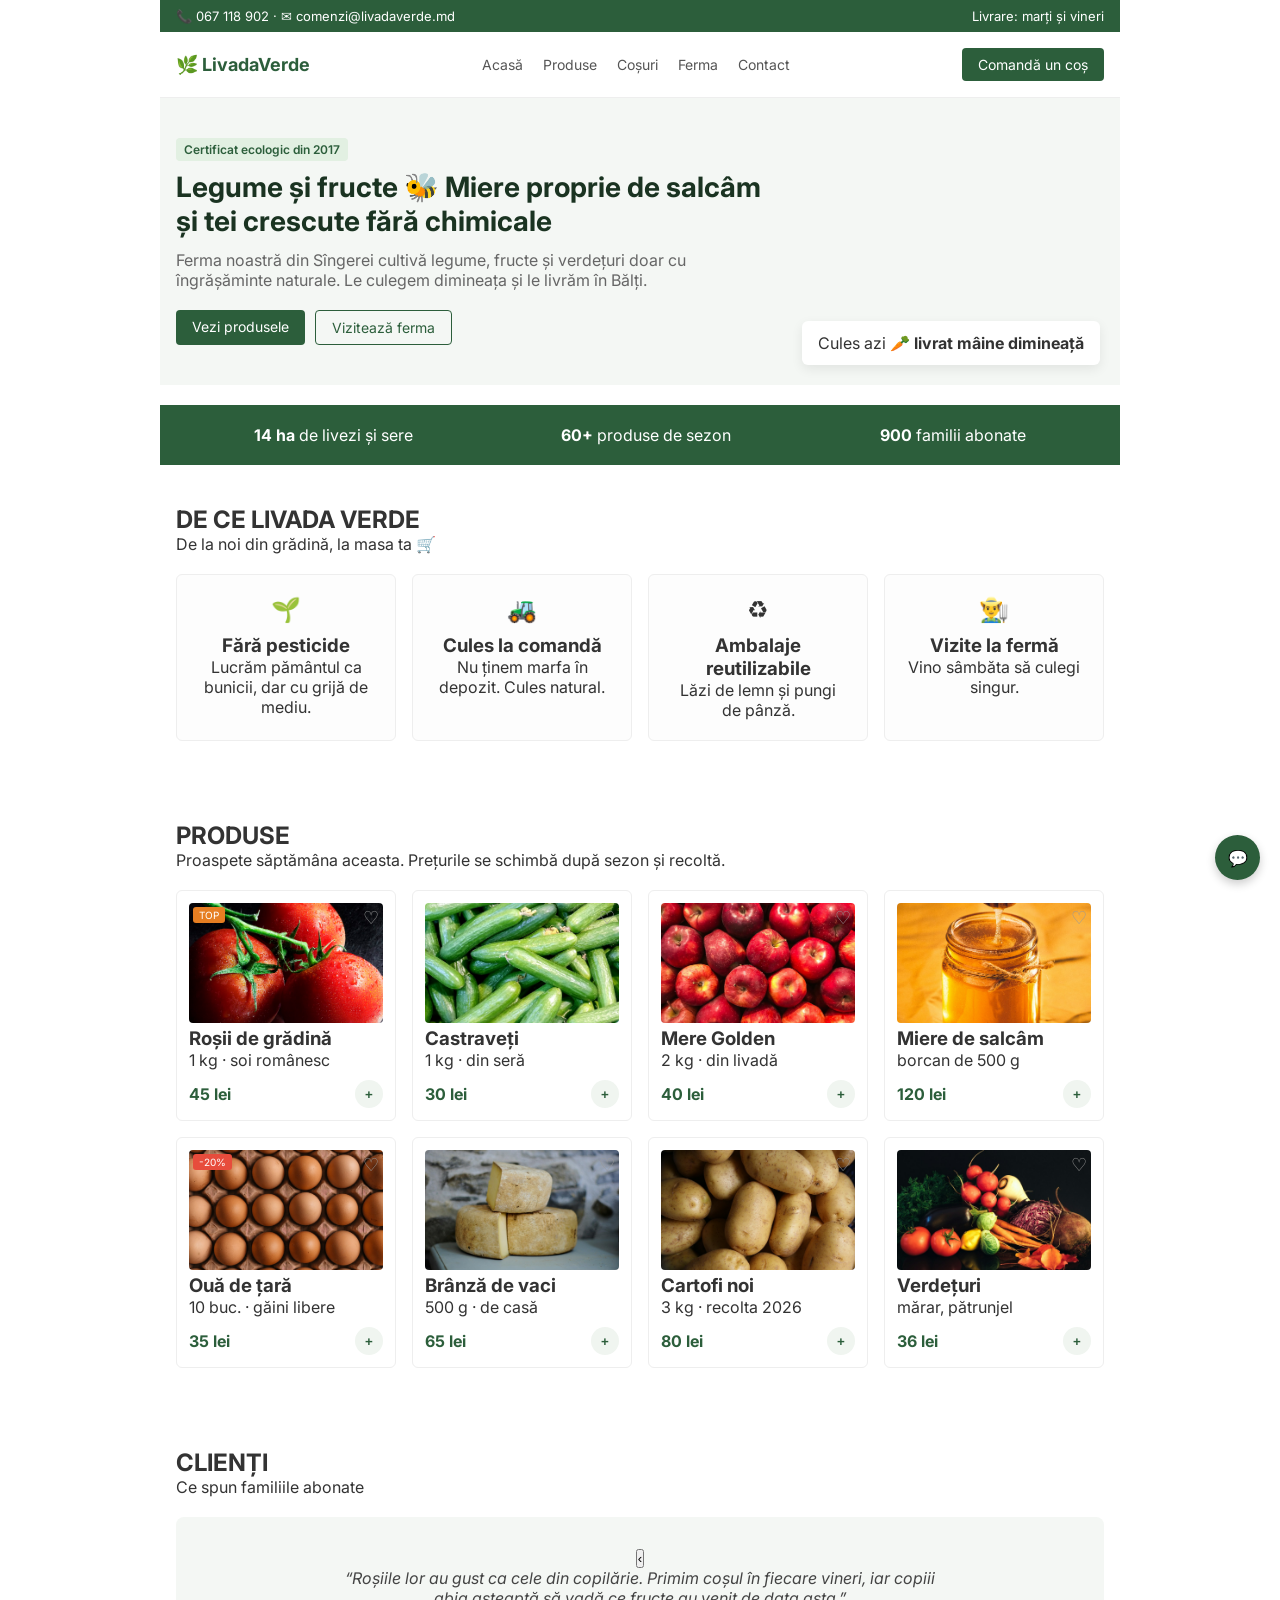
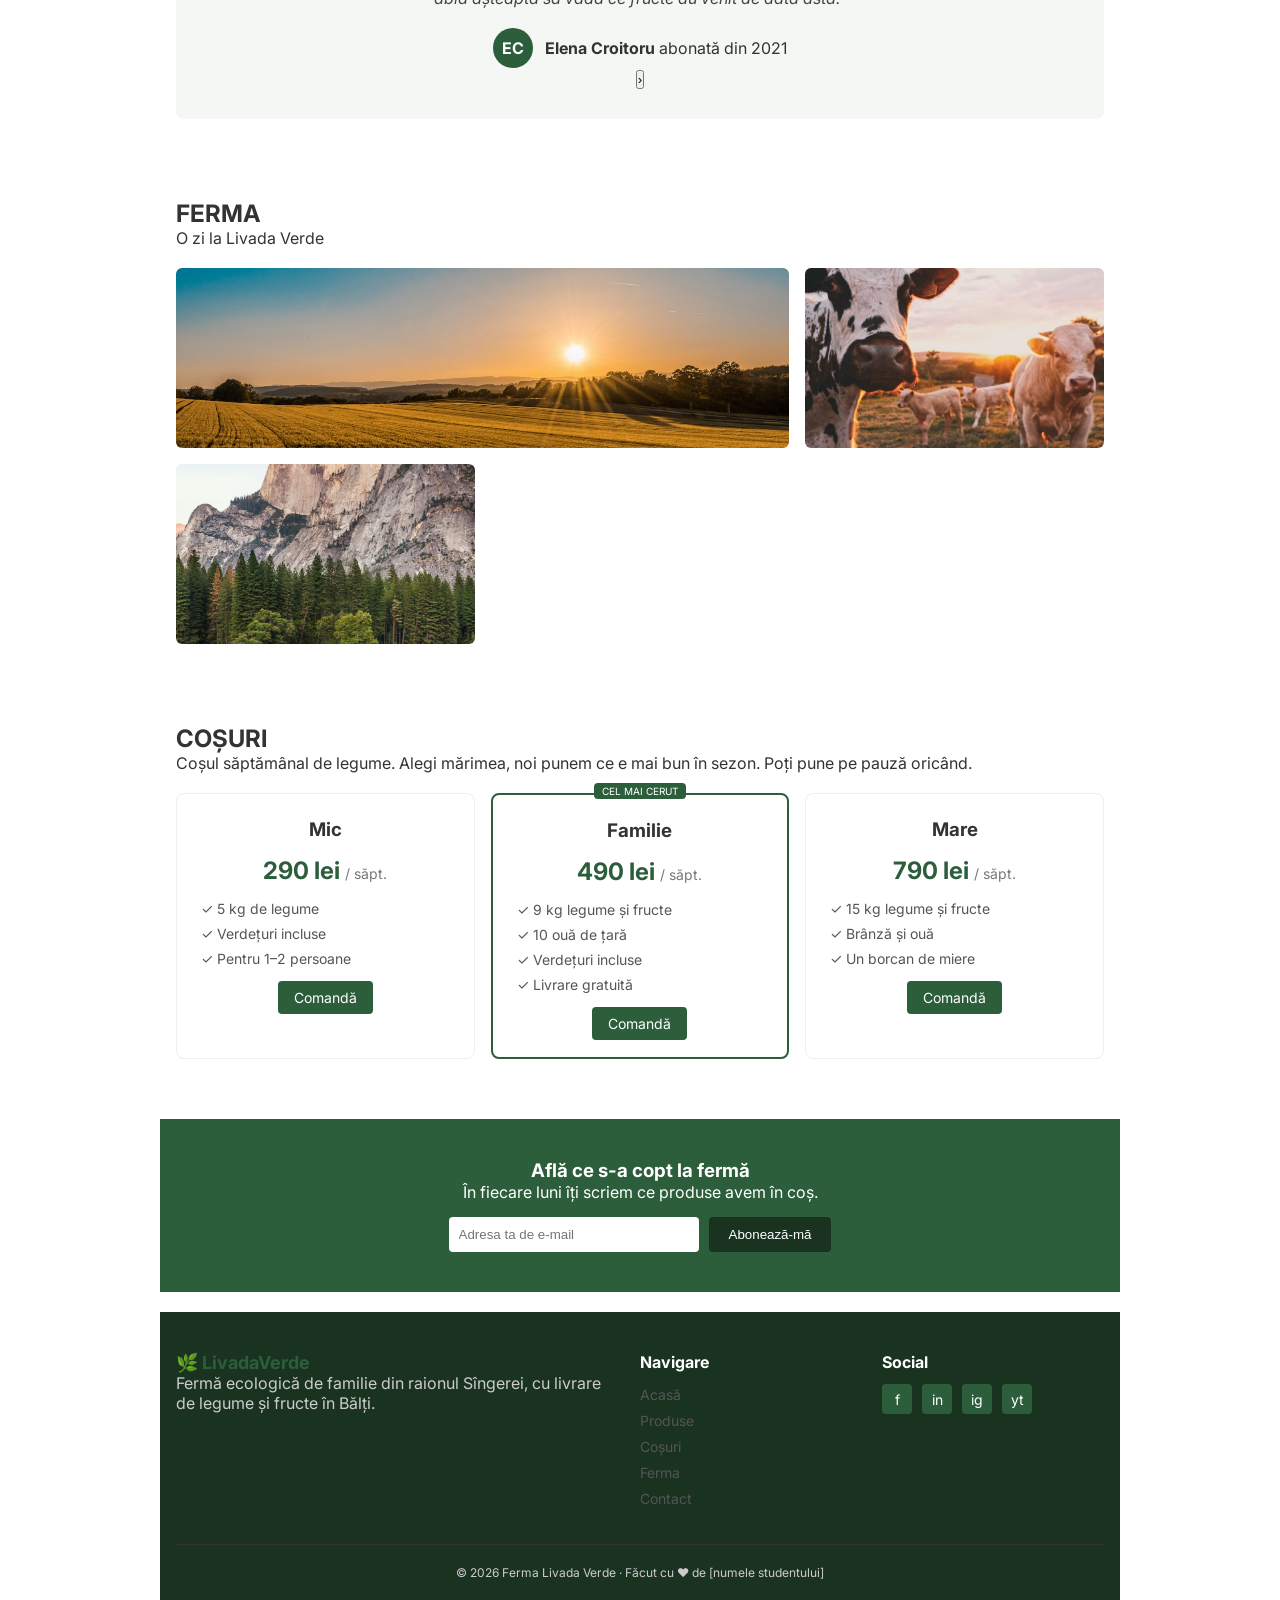
==== pdaw-macheta-26/index.html @ 2b7797ae "Add files via upload" ====
<!DOCTYPE html>
<html lang="ro">
<head>
    <meta charset="UTF-8">
    <meta name="viewport" content="width=device-width, initial-scale=1.0">
    <title>Ferma bio „Livada Verde”</title>
    <!-- Google Fonts -->
    <link rel="preconnect" href="https://fonts.googleapis.com">
    <link rel="preconnect" href="https://fonts.gstatic.com" crossorigin>
    <link href="https://fonts.googleapis.com/css2?family=Inter:wght@400;500;600;700&display=swap" rel="stylesheet">
    <link rel="stylesheet" href="css/style.css">
</head>
<body>

    <!-- 1. Bara de sus -->
    <div class="top-bar">
        <span>📞 067 118 902 · ✉ comenzi@livadaverde.md</span>
        <span>Livrare: marți și vineri</span>
    </div>

    <!-- 2. Header (sticky) -->
    <header class="site-header">
        <div class="logo">🌿 LivadaVerde</div>
        <nav class="main-nav">
            <a href="#acasa">Acasă</a>
            <a href="#produse">Produse</a>
            <a href="#cosuri">Coșuri</a>
            <a href="#ferma">Ferma</a>
            <a href="#contact">Contact</a>
        </nav>
        <a href="#cosuri" class="btn-primary">Comandă un coș</a>
    </header>

    <main>
        <!-- 3. Hero -->
        <section id="acasa" class="hero-section">
            <div class="hero-content">
                <span class="badge">Certificat ecologic din 2017</span>
                <h1>Legume și fructe 🐝 Miere proprie de salcâm și tei crescute fără chimicale</h1>
                <p>Ferma noastră din Sîngerei cultivă legume, fructe și verdețuri doar cu îngrășăminte naturale. Le culegem dimineața și le livrăm în Bălți.</p>
                <div class="hero-buttons">
                    <a href="#produse" class="btn-solid">Vezi produsele</a>
                    <a href="#ferma" class="btn-outline">Vizitează ferma</a>
                </div>
            </div>
            <!-- Element absolute peste imagine / hero -->
            <div class="hero-absolute-card">
                <span>Cules azi</span>
                <strong>🥕 livrat mâine dimineață</strong>
            </div>
        </section>

        <!-- Statistici sub hero (parte din design) -->
        <section class="stats-section">
            <div class="stat-item"><strong>14 ha</strong> de livezi și sere</div>
            <div class="stat-item"><strong>60+</strong> produse de sezon</div>
            <div class="stat-item"><strong>900</strong> familii abonate</div>
        </section>

        <!-- 4. Avantaje -->
        <section class="advantages-section">
            <h2>DE CE LIVADA VERDE</h2>
            <p class="section-subtitle">De la noi din grădină, la masa ta 🛒</p>
            <div class="advantages-grid">
                <div class="advantage-card">
                    <span class="icon">🌱</span>
                    <h3>Fără pesticide</h3>
                    <p>Lucrăm pământul ca bunicii, dar cu grijă de mediu.</p>
                </div>
                <div class="advantage-card">
                    <span class="icon">🚜</span>
                    <h3>Cules la comandă</h3>
                    <p>Nu ținem marfa în depozit. Cules natural.</p>
                </div>
                <div class="advantage-card">
                    <span class="icon">♻</span>
                    <h3>Ambalaje reutilizabile</h3>
                    <p>Lăzi de lemn și pungi de pânză.</p>
                </div>
                <div class="advantage-card">
                    <span class="icon">👨‍🌾</span>
                    <h3>Vizite la fermă</h3>
                    <p>Vino sâmbăta să culegi singur.</p>
                </div>
            </div>
        </section>

        <!-- 5. Produse / servicii (carduri) -->
        <section id="produse" class="products-section">
            <h2>PRODUSE</h2>
            <p class="section-subtitle">Proaspete săptămâna aceasta. Prețurile se schimbă după sezon și recoltă.</p>
            
            <div class="products-grid">
                <!-- Produs 1 -->
                <div class="product-card">
                    <span class="product-badge top">TOP</span>
                    <button class="wishlist-btn">♡</button>
                    <img src="img/produs1.jpg" alt="Roșii de grădină">
                    <h3>Roșii de grădină</h3>
                    <p class="product-info">1 kg · soi românesc</p>
                    <div class="product-footer">
                        <span class="price">45 lei</span>
                        <button class="add-btn">+</button>
                    </div>
                </div>

                <!-- Produs 2 -->
                <div class="product-card">
                    <button class="wishlist-btn">♡</button>
                    <img src="img/produs2.jpg" alt="Castraveți">
                    <h3>Castraveți</h3>
                    <p class="product-info">1 kg · din seră</p>
                    <div class="product-footer">
                        <span class="price">30 lei</span>
                        <button class="add-btn">+</button>
                    </div>
                </div>

                <!-- Produs 3 -->
                <div class="product-card">
                    <button class="wishlist-btn">♡</button>
                    <img src="img/produs3.jpg" alt="Mere Golden">
                    <h3>Mere Golden</h3>
                    <p class="product-info">2 kg · din livadă</p>
                    <div class="product-footer">
                        <span class="price">40 lei</span>
                        <button class="add-btn">+</button>
                    </div>
                </div>

                <!-- Produs 4 -->
                <div class="product-card">
                    <button class="wishlist-btn">♡</button>
                    <img src="img/produs4.jpg" alt="Miere de salcâm">
                    <h3>Miere de salcâm</h3>
                    <p class="product-info">borcan de 500 g</p>
                    <div class="product-footer">
                        <span class="price">120 lei</span>
                        <button class="add-btn">+</button>
                    </div>
                </div>

                <!-- Produs 5 -->
                <div class="product-card">
                    <span class="product-badge sale">-20%</span>
                    <button class="wishlist-btn">♡</button>
                    <img src="img/produs5.jpg" alt="Ouă de țară">
                    <h3>Ouă de țară</h3>
                    <p class="product-info">10 buc. · găini libere</p>
                    <div class="product-footer">
                        <span class="price">35 lei</span>
                        <button class="add-btn">+</button>
                    </div>
                </div>

                <!-- Produs 6 -->
                <div class="product-card">
                    <button class="wishlist-btn">♡</button>
                    <img src="img/produs6.jpg" alt="Brânză de vaci">
                    <h3>Brânză de vaci</h3>
                    <p class="product-info">500 g · de casă</p>
                    <div class="product-footer">
                        <span class="price">65 lei</span>
                        <button class="add-btn">+</button>
                    </div>
                </div>

                <!-- Produs 7 -->
                <div class="product-card">
                    <button class="wishlist-btn">♡</button>
                    <img src="img/produs7.jpg" alt="Cartofi noi">
                    <h3>Cartofi noi</h3>
                    <p class="product-info">3 kg · recolta 2026</p>
                    <div class="product-footer">
                        <span class="price">80 lei</span>
                        <button class="add-btn">+</button>
                    </div>
                </div>

                <!-- Produs 8 -->
                <div class="product-card">
                    <button class="wishlist-btn">♡</button>
                    <img src="img/produs8.jpg" alt="Verdețuri">
                    <h3>Verdețuri</h3>
                    <p class="product-info">mărar, pătrunjel</p>
                    <div class="product-footer">
                        <span class="price">36 lei</span>
                        <button class="add-btn">+</button>
                    </div>
                </div>
            </div>
        </section>

        <!-- 6. Recenzii -->
        <section class="reviews-section">
            <h2>CLIENȚI</h2>
            <p class="section-subtitle">Ce spun familiile abonate</p>
            <div class="review-card">
                <button class="arrow left">&lsaquo;</button>
                <blockquote>
                    “Roșiile lor au gust ca cele din copilărie. Primim coșul în fiecare vineri, iar copiii abia așteaptă să vadă ce fructe au venit de data asta.”
                </blockquote>
                <div class="reviewer">
                    <div class="avatar">EC</div>
                    <div>
                        <strong>Elena Croitoru</strong>
                        <span>abonată din 2021</span>
                    </div>
                </div>
                <button class="arrow right">&rsaquo;</button>
            </div>
        </section>

        <!-- 7. Galerie -->
        <section id="ferma" class="gallery-section">
            <h2>FERMA</h2>
            <p class="section-subtitle">O zi la Livada Verde</p>
            <div class="gallery-grid">
                <img src="img/ferma1.jpg" alt="Ferma 1" class="grid-span-2">
                <img src="img/ferma2.jpg" alt="Ferma 2">
                <img src="img/ferma3.jpg" alt="Ferma 3">
            </div>
        </section>

        <!-- 8. Ofertă (Coșuri) -->
        <section id="cosuri" class="offer-section">
            <h2>COȘURI</h2>
            <p class="section-subtitle">Coșul săptămânal de legume. Alegi mărimea, noi punem ce e mai bun în sezon. Poți pune pe pauză oricând.</p>
            
            <div class="pricing-grid">
                <!-- Pachet Mic -->
                <div class="price-card">
                    <h3>Mic</h3>
                    <div class="price-value">290 lei <span>/ săpt.</span></div>
                    <ul class="features-list">
                        <li>✓ 5 kg de legume</li>
                        <li>✓ Verdețuri incluse</li>
                        <li>✓ Pentru 1–2 persoane</li>
                    </ul>
                    <a href="#" class="btn-solid">Comandă</a>
                </div>

                <!-- Pachet Familie (Cel mai cerut) -->
                <div class="price-card popular">
                    <span class="popular-tag">CEL MAI CERUT</span>
                    <h3>Familie</h3>
                    <div class="price-value">490 lei <span>/ săpt.</span></div>
                    <ul class="features-list">
                        <li>✓ 9 kg legume și fructe</li>
                        <li>✓ 10 ouă de țară</li>
                        <li>✓ Verdețuri incluse</li>
                        <li>✓ Livrare gratuită</li>
                    </ul>
                    <a href="#" class="btn-solid">Comandă</a>
                </div>

                <!-- Pachet Mare -->
                <div class="price-card">
                    <h3>Mare</h3>
                    <div class="price-value">790 lei <span>/ săpt.</span></div>
                    <ul class="features-list">
                        <li>✓ 15 kg legume și fructe</li>
                        <li>✓ Brânză și ouă</li>
                        <li>✓ Un borcan de miere</li>
                    </ul>
                    <a href="#" class="btn-solid">Comandă</a>
                </div>
            </div>
        </section>

        <!-- 9. Abonare (Formular) -->
        <section class="subscribe-section">
            <h3>Află ce s-a copt la fermă</h3>
            <p>În fiecare luni îți scriem ce produse avem în coș.</p>
            <form class="subscribe-form">
                <input type="email" placeholder="Adresa ta de e-mail" required>
                <button type="submit">Abonează-mă</button>
            </form>
        </section>
    </main>

    <!-- 10. Footer -->
    <footer id="contact" class="site-footer">
        <div class="footer-content">
            <div class="footer-col">
                <div class="logo">🌿 LivadaVerde</div>
                <p>Fermă ecologică de familie din raionul Sîngerei, cu livrare de legume și fructe în Bălți.</p>
            </div>
            <div class="footer-col">
                <h4>Navigare</h4>
                <ul>
                    <li><a href="#acasa">Acasă</a></li>
                    <li><a href="#produse">Produse</a></li>
                    <li><a href="#cosuri">Coșuri</a></li>
                    <li><a href="#ferma">Ferma</a></li>
                    <li><a href="#contact">Contact</a></li>
                </ul>
            </div>
            <div class="footer-col">
                <h4>Social</h4>
                <div class="social-links">
                    <a href="#">f</a>
                    <a href="#">in</a>
                    <a href="#">ig</a>
                    <a href="#">yt</a>
                </div>
            </div>
        </div>
        <div class="footer-bottom">
            <p>© 2026 Ferma Livada Verde · Făcut cu ❤ de [numele studentului]</p>
        </div>
    </footer>

    <!-- 11. Butonul plutitor (chat/sus - fixed) -->
    <a href="#" class="floating-btn" title="Sus / Chat">💬</a>

</body>
</html>
---- pdaw-macheta-26/css/style.css ----
/* Stiluri Generale & Reset */
* {
    box-sizing: border-box;
    margin: 0;
    padding: 0;
}

body {
    font-family: 'Inter', sans-serif;
    color: #333;
    background-color: #f9f9f9;
    max-width: 960px;
    margin: 0 auto;
    background-color: #fff;
}

/* 1. Bara de sus */
.top-bar {
    display: flex;
    justify-content: space-between;
    background-color: #2c5e3b;
    color: #fff;
    padding: 8px 16px;
    font-size: 13px;
}

/* 2. Header Sticky */
.site-header {
    position: sticky;
    top: 0;
    background-color: #fff;
    display: flex;
    justify-content: space-between;
    align-items: center;
    padding: 16px;
    border-bottom: 1px solid #eee;
    z-index: 1000;
}

.logo {
    font-weight: 700;
    font-size: 18px;
    color: #2c5e3b;
}

.main-nav {
    display: flex;
    gap: 20px;
}

.main-nav a, .footer-col a {
    text-decoration: none;
    color: #555;
    font-size: 14px;
}

.main-nav a:hover {
    color: #2c5e3b;
}

.btn-primary, .btn-solid {
    background-color: #2c5e3b;
    color: #fff;
    padding: 8px 16px;
    border-radius: 4px;
    text-decoration: none;
    font-size: 14px;
    border: none;
    cursor: pointer;
}

/* 3. Hero */
.hero-section {
    position: relative;
    padding: 40px 16px;
    background-color: #f4f7f4;
    margin-bottom: 20px;
}

.hero-content {
    max-width: 600px;
}

.badge {
    background-color: #e2f0e2;
    color: #2c5e3b;
    padding: 4px 8px;
    font-size: 12px;
    border-radius: 4px;
    font-weight: 600;
}

.hero-content h1 {
    font-size: 28px;
    margin: 12px 0;
    color: #1a3321;
}

.hero-content p {
    color: #666;
    margin-bottom: 20px;
}

.hero-buttons {
    display: flex;
    gap: 10px;
}

.btn-outline {
    border: 1px solid #2c5e3b;
    color: #2c5e3b;
    padding: 8px 16px;
    border-radius: 4px;
    text-decoration: none;
    font-size: 14px;
}

.hero-absolute-card {
    position: absolute;
    right: 20px;
    bottom: 20px;
    background: #fff;
    padding: 12px 16px;
    border-radius: 6px;
    box-shadow: 0 4px 12px rgba(0,0,0,0.08);
}

.stats-section {
    display: flex;
    justify-content: space-around;
    padding: 20px;
    background: #2c5e3b;
    color: white;
    text-align: center;
}

/* 4. Avantaje (Grid) */
.advantages-section, .products-section, .reviews-section, .gallery-section, .offer-section {
    padding: 40px 16px;
}

.advantages-grid {
    display: grid;
    grid-template-columns: repeat(4, 1fr);
    gap: 16px;
    margin-top: 20px;
}

.advantage-card {
    background: #fdfdfd;
    border: 1px solid #eee;
    padding: 20px;
    border-radius: 6px;
    text-align: center;
}

.advantage-card .icon {
    font-size: 24px;
    margin-bottom: 10px;
    display: block;
}

/* 5. Produse (Grid) */
.products-grid {
    display: grid;
    grid-template-columns: repeat(4, 1fr);
    gap: 16px;
    margin-top: 20px;
}

.product-card {
    border: 1px solid #eee;
    border-radius: 6px;
    padding: 12px;
    position: relative;
    background: #fff;
}

.product-card img {
    width: 100%;
    height: 120px;
    object-fit: cover;
    border-radius: 4px;
}

.product-badge {
    position: absolute;
    top: 16px;
    left: 16px;
    padding: 2px 6px;
    font-size: 10px;
    color: #fff;
    border-radius: 3px;
}
.product-badge.top { background: #e67e22; }
.product-badge.sale { background: #e74c3c; }

.wishlist-btn {
    position: absolute;
    top: 16px;
    right: 16px;
    background: none;
    border: none;
    font-size: 18px;
    cursor: pointer;
    color: #999;
}

.product-footer {
    display: flex;
    justify-content: space-between;
    align-items: center;
    margin-top: 10px;
}

.price {
    font-weight: 700;
    color: #2c5e3b;
}

.add-btn {
    background: #f0f5f0;
    border: none;
    width: 28px;
    height: 28px;
    border-radius: 50%;
    cursor: pointer;
    font-weight: bold;
    color: #2c5e3b;
}

/* 6. Recenzii */
.review-card {
    background: #f4f7f4;
    padding: 30px;
    border-radius: 8px;
    margin-top: 20px;
    position: relative;
    text-align: center;
}

.review-card blockquote {
    font-style: italic;
    max-width: 600px;
    margin: 0 auto 20px;
    color: #444;
}

.reviewer {
    display: flex;
    align-items: center;
    justify-content: center;
    gap: 12px;
}

.avatar {
    width: 40px;
    height: 40px;
    background: #2c5e3b;
    color: white;
    border-radius: 50%;
    display: flex;
    align-items: center;
    justify-content: center;
    font-weight: bold;
}

/* 7. Galerie (Grid cu span) */
.gallery-grid {
    display: grid;
    grid-template-columns: repeat(3, 1fr);
    gap: 16px;
    margin-top: 20px;
}

.gallery-grid img {
    width: 100%;
    height: 180px;
    object-fit: cover;
    border-radius: 6px;
}

.grid-span-2 {
    grid-column: span 2;
}

/* 8. Ofertă (Coșuri) */
.pricing-grid {
    display: grid;
    grid-template-columns: repeat(3, 1fr);
    gap: 16px;
    margin-top: 20px;
}

.price-card {
    border: 1px solid #eee;
    padding: 24px;
    border-radius: 8px;
    text-align: center;
    position: relative;
    background: #fff;
}

.price-card.popular {
    border: 2px solid #2c5e3b;
}

.popular-tag {
    position: absolute;
    top: -12px;
    left: 50%;
    transform: translateX(-50%);
    background: #2c5e3b;
    color: white;
    font-size: 10px;
    padding: 2px 8px;
    border-radius: 4px;
}

.price-value {
    font-size: 24px;
    font-weight: bold;
    color: #2c5e3b;
    margin: 15px 0;
}

.price-value span {
    font-size: 14px;
    font-weight: normal;
    color: #777;
}

.features-list {
    list-style: none;
    margin-bottom: 20px;
    text-align: left;
}

.features-list li {
    margin-bottom: 8px;
    font-size: 14px;
    color: #555;
}

/* 9. Abonare */
.subscribe-section {
    background: #2c5e3b;
    color: white;
    padding: 40px;
    text-align: center;
    margin: 20px 0;
}

.subscribe-form {
    display: flex;
    justify-content: center;
    gap: 10px;
    margin-top: 15px;
}

.subscribe-form input {
    padding: 10px;
    width: 250px;
    border: none;
    border-radius: 4px;
}

.subscribe-form button {
    background: #1a3321;
    color: white;
    border: none;
    padding: 10px 20px;
    border-radius: 4px;
    cursor: pointer;
}

/* 10. Footer */
.site-footer {
    background: #1a3321;
    color: #ccc;
    padding: 40px 16px 20px;
}

.footer-content {
    display: grid;
    grid-template-columns: 2fr 1fr 1fr;
    gap: 20px;
    margin-bottom: 30px;
}

.footer-col h4 {
    color: white;
    margin-bottom: 12px;
}

.footer-col ul {
    list-style: none;
}

.footer-col li {
    margin-bottom: 6px;
}

.social-links {
    display: flex;
    gap: 10px;
}

.social-links a {
    background: #2c5e3b;
    color: white;
    width: 30px;
    height: 30px;
    display: flex;
    align-items: center;
    justify-content: center;
    border-radius: 4px;
}

.footer-bottom {
    text-align: center;
    border-top: 1px solid #333;
    padding-top: 20px;
    font-size: 12px;
}

/* 11. Buton plutitor (Fixed) */
.floating-btn {
    position: fixed;
    bottom: 20px;
    right: 20px;
    background: #2c5e3b;
    color: white;
    width: 45px;
    height: 45px;
    border-radius: 50%;
    display: flex;
    align-items: center;
    justify-content: center;
    text-decoration: none;
    box-shadow: 0 4px 10px rgba(0,0,0,0.2);
    z-index: 1000;
}
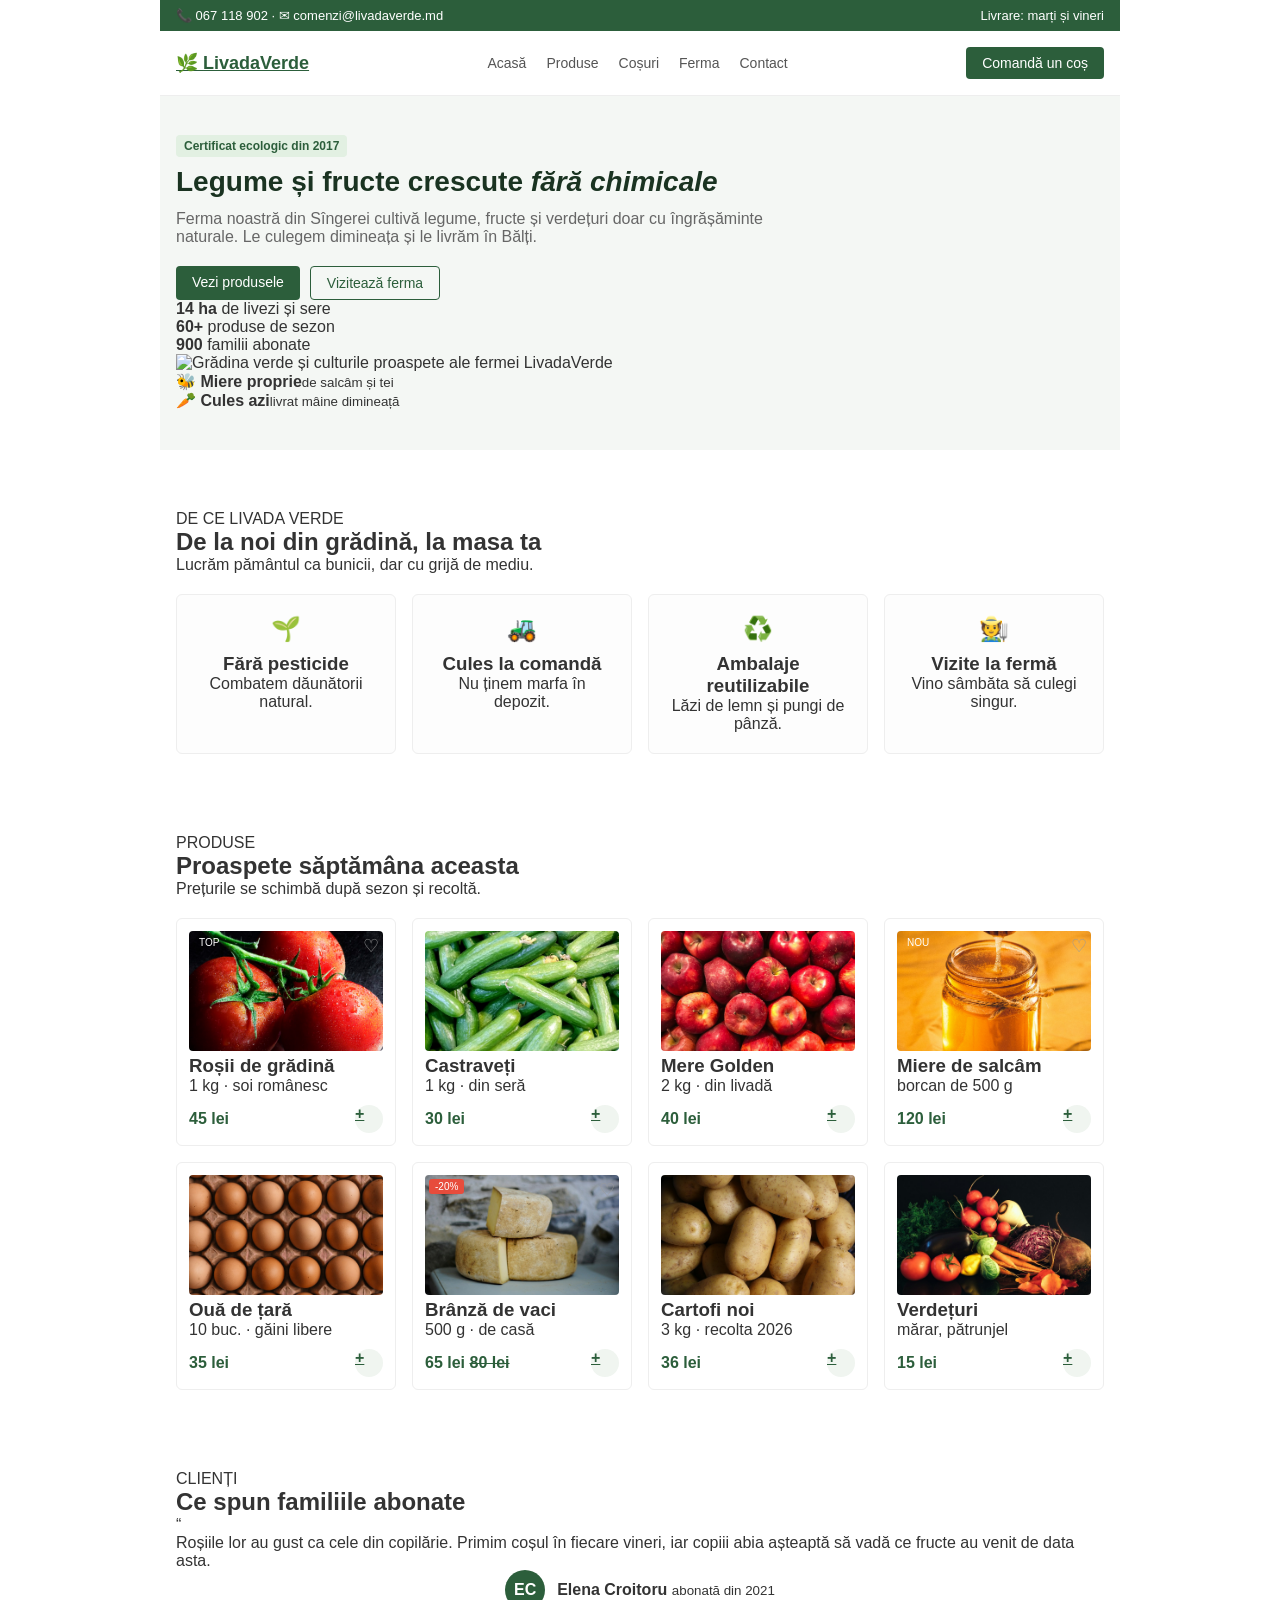
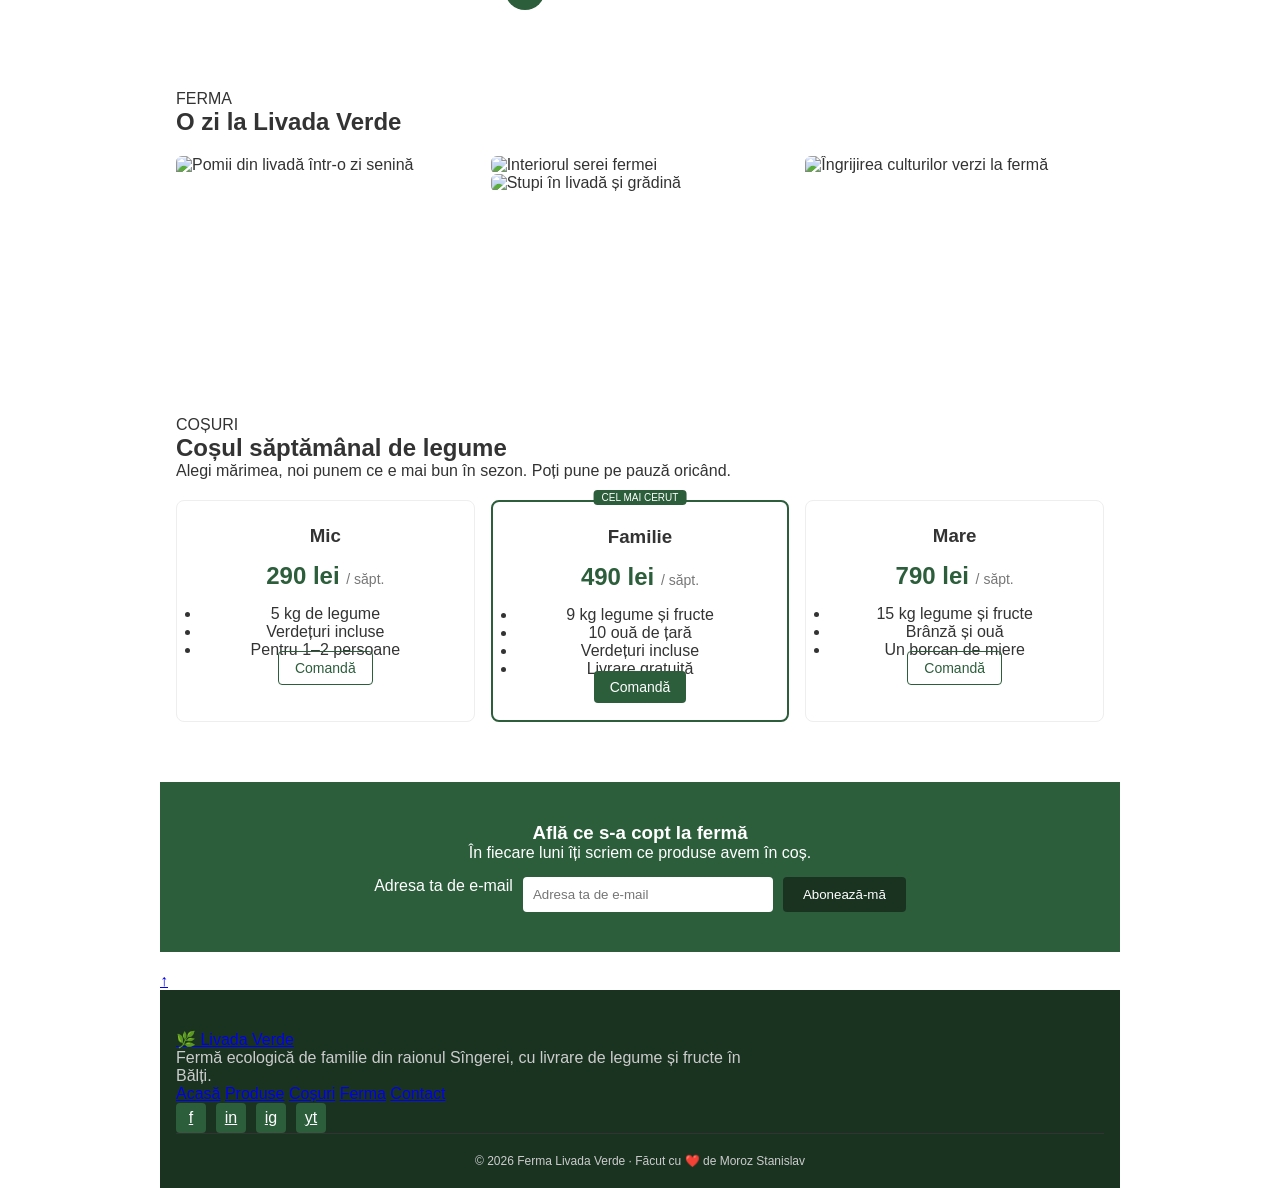
==== commit 02c3278f: "Revise index.html for Livada Verde website Updated the HTML structure and content for the Livada Ver" ====
--- a/pdaw-macheta-26/index.html
+++ b/pdaw-macheta-26/index.html
@@ -1,318 +1,299 @@
 <!DOCTYPE html>
 <html lang="ro">
-<head>
-    <meta charset="UTF-8">
-    <meta name="viewport" content="width=device-width, initial-scale=1.0">
-    <title>Ferma bio „Livada Verde”</title>
-    <!-- Google Fonts -->
-    <link rel="preconnect" href="https://fonts.googleapis.com">
-    <link rel="preconnect" href="https://fonts.gstatic.com" crossorigin>
-    <link href="https://fonts.googleapis.com/css2?family=Inter:wght@400;500;600;700&display=swap" rel="stylesheet">
-    <link rel="stylesheet" href="css/style.css">
-</head>
-<body>
-
-    <!-- 1. Bara de sus -->
-    <div class="top-bar">
-        <span>📞 067 118 902 · ✉ comenzi@livadaverde.md</span>
-        <span>Livrare: marți și vineri</span>
-    </div>
-
-    <!-- 2. Header (sticky) -->
-    <header class="site-header">
-        <div class="logo">🌿 LivadaVerde</div>
-        <nav class="main-nav">
-            <a href="#acasa">Acasă</a>
-            <a href="#produse">Produse</a>
-            <a href="#cosuri">Coșuri</a>
-            <a href="#ferma">Ferma</a>
-            <a href="#contact">Contact</a>
-        </nav>
-        <a href="#cosuri" class="btn-primary">Comandă un coș</a>
-    </header>
-
-    <main>
-        <!-- 3. Hero -->
-        <section id="acasa" class="hero-section">
-            <div class="hero-content">
-                <span class="badge">Certificat ecologic din 2017</span>
-                <h1>Legume și fructe 🐝 Miere proprie de salcâm și tei crescute fără chimicale</h1>
-                <p>Ferma noastră din Sîngerei cultivă legume, fructe și verdețuri doar cu îngrășăminte naturale. Le culegem dimineața și le livrăm în Bălți.</p>
-                <div class="hero-buttons">
-                    <a href="#produse" class="btn-solid">Vezi produsele</a>
-                    <a href="#ferma" class="btn-outline">Vizitează ferma</a>
-                </div>
+    <head>
+        <meta charset="utf-8"/>
+        <meta content="width=device-width, initial-scale=1.0" name="viewport"/>
+        <meta content="Legume, fructe și produse de fermă proaspete, livrate în Bălți de LivadaVerde." name="description"/>
+        <title>LivadaVerde — gust proaspăt din grădină</title>
+        <link href="css/style.css" rel="stylesheet"/>
+    </head>
+    <body id="acasa">
+        <div class="top-bar">
+            <span>📞 067 118 902 · ✉ comenzi@livadaverde.md</span>
+            <span>Livrare: marți și vineri</span>
+        </div>
+        <header class="site-header">
+            <a class="logo" href="#acasa">
+                🌿
+                <span>LivadaVerde</span>
+            </a>
+            <nav aria-label="Navigare principală" class="main-nav">
+                <a class="active" href="#acasa">Acasă</a>
+                <a href="#produse">Produse</a>
+                <a href="#cosuri">Coșuri</a>
+                <a href="#ferma">Ferma</a>
+                <a href="#contact">Contact</a>
+            </nav>
+            <a class="btn-primary" href="#cosuri">Comandă un coș</a>
+        </header>
+        <main>
+            <section class="hero-section">
+                <div class="hero-content">
+                    <span class="badge">Certificat ecologic din 2017</span>
+                    <h1>
+                        Legume și fructe crescute
+                        <em>fără chimicale</em>
+                    </h1>
+                    <p>Ferma noastră din Sîngerei cultivă legume, fructe și verdețuri doar cu îngrășăminte naturale. Le culegem dimineața și le livrăm în Bălți.</p>
+                    <div class="hero-buttons">
+                        <a class="btn-solid" href="#produse">Vezi produsele</a>
+                        <a class="btn-outline" href="#ferma">Vizitează ferma</a>
+                    </div>
+                    <div class="hero-stats">
+                        <div>
+                            <strong>14 ha</strong>
+                            <span>de livezi și sere</span>
+                        </div>
+                        <div>
+                            <strong>60+</strong>
+                            <span>produse de sezon</span>
+                        </div>
+                        <div>
+                            <strong>900</strong>
+                            <span>familii abonate</span>
+                        </div>
+                    </div>
+                </div>
+                <div class="hero-photo-wrap">
+                    <img alt="Grădina verde și culturile proaspete ale fermei LivadaVerde" class="hero-photo" src="img/hero-reference.jpg"/>
+                    <div class="hero-note honey-note">
+                        <span class="note-icon">🐝</span>
+                        <span><strong>Miere proprie</strong><small>de salcâm și tei</small></span>
+                    </div>
+                    <div class="hero-note harvest-note">
+                        <span class="note-icon">🥕</span>
+                        <span><strong>Cules azi</strong><small>livrat mâine dimineață</small></span>
+                    </div>
+                </div>
+            </section>
+            <section class="advantages-section section-pad">
+                <p class="eyebrow">DE CE LIVADA VERDE</p>
+                <h2>De la noi din grădină, la masa ta</h2>
+                <p class="section-subtitle">Lucrăm pământul ca bunicii, dar cu grijă de mediu.</p>
+                <div class="advantages-grid">
+                    <article class="advantage-card">
+                        <span class="icon">🌱</span>
+                        <h3>Fără pesticide</h3>
+                        <p>Combatem dăunătorii natural.</p>
+                    </article>
+                    <article class="advantage-card">
+                        <span class="icon">🚜</span>
+                        <h3>Cules la comandă</h3>
+                        <p>Nu ținem marfa în depozit.</p>
+                    </article>
+                    <article class="advantage-card">
+                        <span class="icon">♻️</span>
+                        <h3>Ambalaje reutilizabile</h3>
+                        <p>Lăzi de lemn și pungi de pânză.</p>
+                    </article>
+                    <article class="advantage-card">
+                        <span class="icon">🧑‍🌾</span>
+                        <h3>Vizite la fermă</h3>
+                        <p>Vino sâmbăta să culegi singur.</p>
+                    </article>
+                </div>
+            </section>
+            <section class="products-section section-pad" id="produse">
+                <p class="eyebrow">PRODUSE</p>
+                <h2>Proaspete săptămâna aceasta</h2>
+                <p class="section-subtitle">Prețurile se schimbă după sezon și recoltă.</p>
+                <div class="products-grid">
+                    <article class="product-card">
+                        <span class="product-badge">TOP</span>
+                        <span aria-hidden="true" class="wishlist-btn">♡</span>
+                        <img alt="Roșii de grădină proaspete" src="img/produs1.jpg"/>
+                        <h3>Roșii de grădină</h3>
+                        <p class="product-info">1 kg · soi românesc</p>
+                        <div class="product-footer">
+                            <strong class="price">45 lei</strong>
+                            <a aria-label="Întreabă despre roșii" class="add-btn" href="#contact">+</a>
+                        </div>
+                    </article>
+                    <article class="product-card">
+                        <img alt="Castraveți proaspeți" src="img/produs2.jpg"/>
+                        <h3>Castraveți</h3>
+                        <p class="product-info">1 kg · din seră</p>
+                        <div class="product-footer">
+                            <strong class="price">30 lei</strong>
+                            <a aria-label="Întreabă despre castraveți" class="add-btn" href="#contact">+</a>
+                        </div>
+                    </article>
+                    <article class="product-card">
+                        <img alt="Mere Golden din livadă" src="img/produs3.jpg"/>
+                        <h3>Mere Golden</h3>
+                        <p class="product-info">2 kg · din livadă</p>
+                        <div class="product-footer">
+                            <strong class="price">40 lei</strong>
+                            <a aria-label="Întreabă despre mere" class="add-btn" href="#contact">+</a>
+                        </div>
+                    </article>
+                    <article class="product-card">
+                        <span class="product-badge">NOU</span>
+                        <span aria-hidden="true" class="wishlist-btn">♡</span>
+                        <img alt="Miere de salcâm în borcan" src="img/produs4.jpg"/>
+                        <h3>Miere de salcâm</h3>
+                        <p class="product-info">borcan de 500 g</p>
+                        <div class="product-footer">
+                            <strong class="price">120 lei</strong>
+                            <a aria-label="Întreabă despre miere" class="add-btn" href="#contact">+</a>
+                        </div>
+                    </article>
+                    <article class="product-card">
+                        <img alt="Ouă de țară" src="img/produs5.jpg"/>
+                        <h3>Ouă de țară</h3>
+                        <p class="product-info">10 buc. · găini libere</p>
+                        <div class="product-footer">
+                            <strong class="price">35 lei</strong>
+                            <a aria-label="Întreabă despre ouă" class="add-btn" href="#contact">+</a>
+                        </div>
+                    </article>
+                    <article class="product-card">
+                        <span class="product-badge sale">-20%</span>
+                        <span aria-hidden="true" class="wishlist-btn">♡</span>
+                        <img alt="Brânză de vaci de casă" src="img/produs6.jpg"/>
+                        <h3>Brânză de vaci</h3>
+                        <p class="product-info">500 g · de casă</p>
+                        <div class="product-footer">
+                            <strong class="price">
+                                65 lei
+                                <del>80 lei</del>
+                            </strong>
+                            <a aria-label="Întreabă despre brânză" class="add-btn" href="#contact">+</a>
+                        </div>
+                    </article>
+                    <article class="product-card">
+                        <img alt="Cartofi noi" src="img/produs7.jpg"/>
+                        <h3>Cartofi noi</h3>
+                        <p class="product-info">3 kg · recolta 2026</p>
+                        <div class="product-footer">
+                            <strong class="price">36 lei</strong>
+                            <a aria-label="Întreabă despre cartofi" class="add-btn" href="#contact">+</a>
+                        </div>
+                    </article>
+                    <article class="product-card">
+                        <img alt="Verdețuri proaspete" src="img/produs8.jpg"/>
+                        <h3>Verdețuri</h3>
+                        <p class="product-info">mărar, pătrunjel</p>
+                        <div class="product-footer">
+                            <strong class="price">15 lei</strong>
+                            <a aria-label="Întreabă despre verdețuri" class="add-btn" href="#contact">+</a>
+                        </div>
+                    </article>
+                </div>
+            </section>
+            <section class="reviews-section section-pad">
+                <p class="eyebrow">CLIENȚI</p>
+                <h2>Ce spun familiile abonate</h2>
+                <div class="quote-mark">“</div>
+                <blockquote>Roșiile lor au gust ca cele din copilărie. Primim coșul în fiecare vineri, iar copiii abia așteaptă să vadă ce fructe au venit de data asta.</blockquote>
+                <div class="reviewer">
+                    <span class="avatar">EC</span>
+                    <span>
+                        <strong>Elena Croitoru</strong>
+                        <small>abonată din 2021</small>
+                    </span>
+                </div>
+                <div aria-hidden="true" class="review-dots">
+                    <span></span>
+                </div>
+            </section>
+            <section class="gallery-section section-pad" id="ferma">
+                <p class="eyebrow">FERMA</p>
+                <h2>O zi la Livada Verde</h2>
+                <div class="gallery-grid">
+                    <img alt="Pomii din livadă într-o zi senină" class="gallery-tall" src="img/ferma-tree.jpg"/>
+                    <div class="gallery-stack">
+                        <img alt="Interiorul serei fermei" src="img/ferma-sera.jpg"/>
+                        <img alt="Stupi în livadă și grădină" src="img/ferma-stupi.jpg"/>
+                    </div>
+                    <img alt="Îngrijirea culturilor verzi la fermă" class="gallery-tall" src="img/ferma-culturi.jpg"/>
+                </div>
+            </section>
+            <section class="offer-section section-pad" id="cosuri">
+                <p class="eyebrow">COȘURI</p>
+                <h2>Coșul săptămânal de legume</h2>
+                <p class="section-subtitle">Alegi mărimea, noi punem ce e mai bun în sezon. Poți pune pe pauză oricând.</p>
+                <div class="pricing-grid">
+                    <article class="price-card">
+                        <h3>Mic</h3>
+                        <p class="price-value">
+                            290 lei
+                            <span>/ săpt.</span>
+                        </p>
+                        <ul>
+                            <li>5 kg de legume</li>
+                            <li>Verdețuri incluse</li>
+                            <li>Pentru 1–2 persoane</li>
+                        </ul>
+                        <a class="btn-outline" href="#contact">Comandă</a>
+                    </article>
+                    <article class="price-card popular">
+                        <span class="popular-tag">CEL MAI CERUT</span>
+                        <h3>Familie</h3>
+                        <p class="price-value">
+                            490 lei
+                            <span>/ săpt.</span>
+                        </p>
+                        <ul>
+                            <li>9 kg legume și fructe</li>
+                            <li>10 ouă de țară</li>
+                            <li>Verdețuri incluse</li>
+                            <li>Livrare gratuită</li>
+                        </ul>
+                        <a class="btn-solid" href="#contact">Comandă</a>
+                    </article>
+                    <article class="price-card">
+                        <h3>Mare</h3>
+                        <p class="price-value">
+                            790 lei
+                            <span>/ săpt.</span>
+                        </p>
+                        <ul>
+                            <li>15 kg legume și fructe</li>
+                            <li>Brânză și ouă</li>
+                            <li>Un borcan de miere</li>
+                        </ul>
+                        <a class="btn-outline" href="#contact">Comandă</a>
+                    </article>
+                </div>
+            </section>
+            <section class="subscribe-section">
+                <div>
+                    <h3>Află ce s-a copt la fermă</h3>
+                    <p>În fiecare luni îți scriem ce produse avem în coș.</p>
+                </div>
+                <form action="mailto:comenzi@livadaverde.md" class="subscribe-form" enctype="text/plain" method="post">
+                    <label class="visually-hidden" for="email">Adresa ta de e-mail</label>
+                    <input id="email" name="email" placeholder="Adresa ta de e-mail" required="" type="email"/>
+                    <button type="submit">Abonează-mă</button>
+                </form>
+            </section>
+        </main>
+        <a class="back-to-top" href="#acasa" aria-label="Înapoi sus">↑</a>
+        <footer class="site-footer" id="contact">
+            <a class="footer-logo" href="#acasa">
+                🌿 Livada
+                <span>Verde</span>
+            </a>
+            <p class="footer-description">
+                Fermă ecologică de familie din raionul Sîngerei, cu livrare de legume și fructe în
+                <br/>
+                Bălți.
+            </p>
+            <nav aria-label="Navigare subsol" class="footer-nav">
+                <a href="#acasa">Acasă</a>
+                <a href="#produse">Produse</a>
+                <a href="#cosuri">Coșuri</a>
+                <a href="#ferma">Ferma</a>
+                <a href="#contact">Contact</a>
+            </nav>
+            <div class="social-links">
+                <a aria-label="Facebook" href="#contact">f</a>
+                <a aria-label="LinkedIn" href="#contact">in</a>
+                <a aria-label="Instagram" href="#contact">ig</a>
+                <a aria-label="YouTube" href="#contact">yt</a>
             </div>
-            <!-- Element absolute peste imagine / hero -->
-            <div class="hero-absolute-card">
-                <span>Cules azi</span>
-                <strong>🥕 livrat mâine dimineață</strong>
-            </div>
-        </section>
-
-        <!-- Statistici sub hero (parte din design) -->
-        <section class="stats-section">
-            <div class="stat-item"><strong>14 ha</strong> de livezi și sere</div>
-            <div class="stat-item"><strong>60+</strong> produse de sezon</div>
-            <div class="stat-item"><strong>900</strong> familii abonate</div>
-        </section>
-
-        <!-- 4. Avantaje -->
-        <section class="advantages-section">
-            <h2>DE CE LIVADA VERDE</h2>
-            <p class="section-subtitle">De la noi din grădină, la masa ta 🛒</p>
-            <div class="advantages-grid">
-                <div class="advantage-card">
-                    <span class="icon">🌱</span>
-                    <h3>Fără pesticide</h3>
-                    <p>Lucrăm pământul ca bunicii, dar cu grijă de mediu.</p>
-                </div>
-                <div class="advantage-card">
-                    <span class="icon">🚜</span>
-                    <h3>Cules la comandă</h3>
-                    <p>Nu ținem marfa în depozit. Cules natural.</p>
-                </div>
-                <div class="advantage-card">
-                    <span class="icon">♻</span>
-                    <h3>Ambalaje reutilizabile</h3>
-                    <p>Lăzi de lemn și pungi de pânză.</p>
-                </div>
-                <div class="advantage-card">
-                    <span class="icon">👨‍🌾</span>
-                    <h3>Vizite la fermă</h3>
-                    <p>Vino sâmbăta să culegi singur.</p>
-                </div>
-            </div>
-        </section>
-
-        <!-- 5. Produse / servicii (carduri) -->
-        <section id="produse" class="products-section">
-            <h2>PRODUSE</h2>
-            <p class="section-subtitle">Proaspete săptămâna aceasta. Prețurile se schimbă după sezon și recoltă.</p>
-            
-            <div class="products-grid">
-                <!-- Produs 1 -->
-                <div class="product-card">
-                    <span class="product-badge top">TOP</span>
-                    <button class="wishlist-btn">♡</button>
-                    <img src="img/produs1.jpg" alt="Roșii de grădină">
-                    <h3>Roșii de grădină</h3>
-                    <p class="product-info">1 kg · soi românesc</p>
-                    <div class="product-footer">
-                        <span class="price">45 lei</span>
-                        <button class="add-btn">+</button>
-                    </div>
-                </div>
-
-                <!-- Produs 2 -->
-                <div class="product-card">
-                    <button class="wishlist-btn">♡</button>
-                    <img src="img/produs2.jpg" alt="Castraveți">
-                    <h3>Castraveți</h3>
-                    <p class="product-info">1 kg · din seră</p>
-                    <div class="product-footer">
-                        <span class="price">30 lei</span>
-                        <button class="add-btn">+</button>
-                    </div>
-                </div>
-
-                <!-- Produs 3 -->
-                <div class="product-card">
-                    <button class="wishlist-btn">♡</button>
-                    <img src="img/produs3.jpg" alt="Mere Golden">
-                    <h3>Mere Golden</h3>
-                    <p class="product-info">2 kg · din livadă</p>
-                    <div class="product-footer">
-                        <span class="price">40 lei</span>
-                        <button class="add-btn">+</button>
-                    </div>
-                </div>
-
-                <!-- Produs 4 -->
-                <div class="product-card">
-                    <button class="wishlist-btn">♡</button>
-                    <img src="img/produs4.jpg" alt="Miere de salcâm">
-                    <h3>Miere de salcâm</h3>
-                    <p class="product-info">borcan de 500 g</p>
-                    <div class="product-footer">
-                        <span class="price">120 lei</span>
-                        <button class="add-btn">+</button>
-                    </div>
-                </div>
-
-                <!-- Produs 5 -->
-                <div class="product-card">
-                    <span class="product-badge sale">-20%</span>
-                    <button class="wishlist-btn">♡</button>
-                    <img src="img/produs5.jpg" alt="Ouă de țară">
-                    <h3>Ouă de țară</h3>
-                    <p class="product-info">10 buc. · găini libere</p>
-                    <div class="product-footer">
-                        <span class="price">35 lei</span>
-                        <button class="add-btn">+</button>
-                    </div>
-                </div>
-
-                <!-- Produs 6 -->
-                <div class="product-card">
-                    <button class="wishlist-btn">♡</button>
-                    <img src="img/produs6.jpg" alt="Brânză de vaci">
-                    <h3>Brânză de vaci</h3>
-                    <p class="product-info">500 g · de casă</p>
-                    <div class="product-footer">
-                        <span class="price">65 lei</span>
-                        <button class="add-btn">+</button>
-                    </div>
-                </div>
-
-                <!-- Produs 7 -->
-                <div class="product-card">
-                    <button class="wishlist-btn">♡</button>
-                    <img src="img/produs7.jpg" alt="Cartofi noi">
-                    <h3>Cartofi noi</h3>
-                    <p class="product-info">3 kg · recolta 2026</p>
-                    <div class="product-footer">
-                        <span class="price">80 lei</span>
-                        <button class="add-btn">+</button>
-                    </div>
-                </div>
-
-                <!-- Produs 8 -->
-                <div class="product-card">
-                    <button class="wishlist-btn">♡</button>
-                    <img src="img/produs8.jpg" alt="Verdețuri">
-                    <h3>Verdețuri</h3>
-                    <p class="product-info">mărar, pătrunjel</p>
-                    <div class="product-footer">
-                        <span class="price">36 lei</span>
-                        <button class="add-btn">+</button>
-                    </div>
-                </div>
-            </div>
-        </section>
-
-        <!-- 6. Recenzii -->
-        <section class="reviews-section">
-            <h2>CLIENȚI</h2>
-            <p class="section-subtitle">Ce spun familiile abonate</p>
-            <div class="review-card">
-                <button class="arrow left">&lsaquo;</button>
-                <blockquote>
-                    “Roșiile lor au gust ca cele din copilărie. Primim coșul în fiecare vineri, iar copiii abia așteaptă să vadă ce fructe au venit de data asta.”
-                </blockquote>
-                <div class="reviewer">
-                    <div class="avatar">EC</div>
-                    <div>
-                        <strong>Elena Croitoru</strong>
-                        <span>abonată din 2021</span>
-                    </div>
-                </div>
-                <button class="arrow right">&rsaquo;</button>
-            </div>
-        </section>
-
-        <!-- 7. Galerie -->
-        <section id="ferma" class="gallery-section">
-            <h2>FERMA</h2>
-            <p class="section-subtitle">O zi la Livada Verde</p>
-            <div class="gallery-grid">
-                <img src="img/ferma1.jpg" alt="Ferma 1" class="grid-span-2">
-                <img src="img/ferma2.jpg" alt="Ferma 2">
-                <img src="img/ferma3.jpg" alt="Ferma 3">
-            </div>
-        </section>
-
-        <!-- 8. Ofertă (Coșuri) -->
-        <section id="cosuri" class="offer-section">
-            <h2>COȘURI</h2>
-            <p class="section-subtitle">Coșul săptămânal de legume. Alegi mărimea, noi punem ce e mai bun în sezon. Poți pune pe pauză oricând.</p>
-            
-            <div class="pricing-grid">
-                <!-- Pachet Mic -->
-                <div class="price-card">
-                    <h3>Mic</h3>
-                    <div class="price-value">290 lei <span>/ săpt.</span></div>
-                    <ul class="features-list">
-                        <li>✓ 5 kg de legume</li>
-                        <li>✓ Verdețuri incluse</li>
-                        <li>✓ Pentru 1–2 persoane</li>
-                    </ul>
-                    <a href="#" class="btn-solid">Comandă</a>
-                </div>
-
-                <!-- Pachet Familie (Cel mai cerut) -->
-                <div class="price-card popular">
-                    <span class="popular-tag">CEL MAI CERUT</span>
-                    <h3>Familie</h3>
-                    <div class="price-value">490 lei <span>/ săpt.</span></div>
-                    <ul class="features-list">
-                        <li>✓ 9 kg legume și fructe</li>
-                        <li>✓ 10 ouă de țară</li>
-                        <li>✓ Verdețuri incluse</li>
-                        <li>✓ Livrare gratuită</li>
-                    </ul>
-                    <a href="#" class="btn-solid">Comandă</a>
-                </div>
-
-                <!-- Pachet Mare -->
-                <div class="price-card">
-                    <h3>Mare</h3>
-                    <div class="price-value">790 lei <span>/ săpt.</span></div>
-                    <ul class="features-list">
-                        <li>✓ 15 kg legume și fructe</li>
-                        <li>✓ Brânză și ouă</li>
-                        <li>✓ Un borcan de miere</li>
-                    </ul>
-                    <a href="#" class="btn-solid">Comandă</a>
-                </div>
-            </div>
-        </section>
-
-        <!-- 9. Abonare (Formular) -->
-        <section class="subscribe-section">
-            <h3>Află ce s-a copt la fermă</h3>
-            <p>În fiecare luni îți scriem ce produse avem în coș.</p>
-            <form class="subscribe-form">
-                <input type="email" placeholder="Adresa ta de e-mail" required>
-                <button type="submit">Abonează-mă</button>
-            </form>
-        </section>
-    </main>
-
-    <!-- 10. Footer -->
-    <footer id="contact" class="site-footer">
-        <div class="footer-content">
-            <div class="footer-col">
-                <div class="logo">🌿 LivadaVerde</div>
-                <p>Fermă ecologică de familie din raionul Sîngerei, cu livrare de legume și fructe în Bălți.</p>
-            </div>
-            <div class="footer-col">
-                <h4>Navigare</h4>
-                <ul>
-                    <li><a href="#acasa">Acasă</a></li>
-                    <li><a href="#produse">Produse</a></li>
-                    <li><a href="#cosuri">Coșuri</a></li>
-                    <li><a href="#ferma">Ferma</a></li>
-                    <li><a href="#contact">Contact</a></li>
-                </ul>
-            </div>
-            <div class="footer-col">
-                <h4>Social</h4>
-                <div class="social-links">
-                    <a href="#">f</a>
-                    <a href="#">in</a>
-                    <a href="#">ig</a>
-                    <a href="#">yt</a>
-                </div>
-            </div>
-        </div>
-        <div class="footer-bottom">
-            <p>© 2026 Ferma Livada Verde · Făcut cu ❤ de [numele studentului]</p>
-        </div>
-    </footer>
-
-    <!-- 11. Butonul plutitor (chat/sus - fixed) -->
-    <a href="#" class="floating-btn" title="Sus / Chat">💬</a>
-
-</body>
-</html>+            <div class="footer-bottom">© 2026 Ferma Livada Verde · Făcut cu ❤️ de Moroz Stanislav</div>
+        </footer>
+    </body>
+</html>
